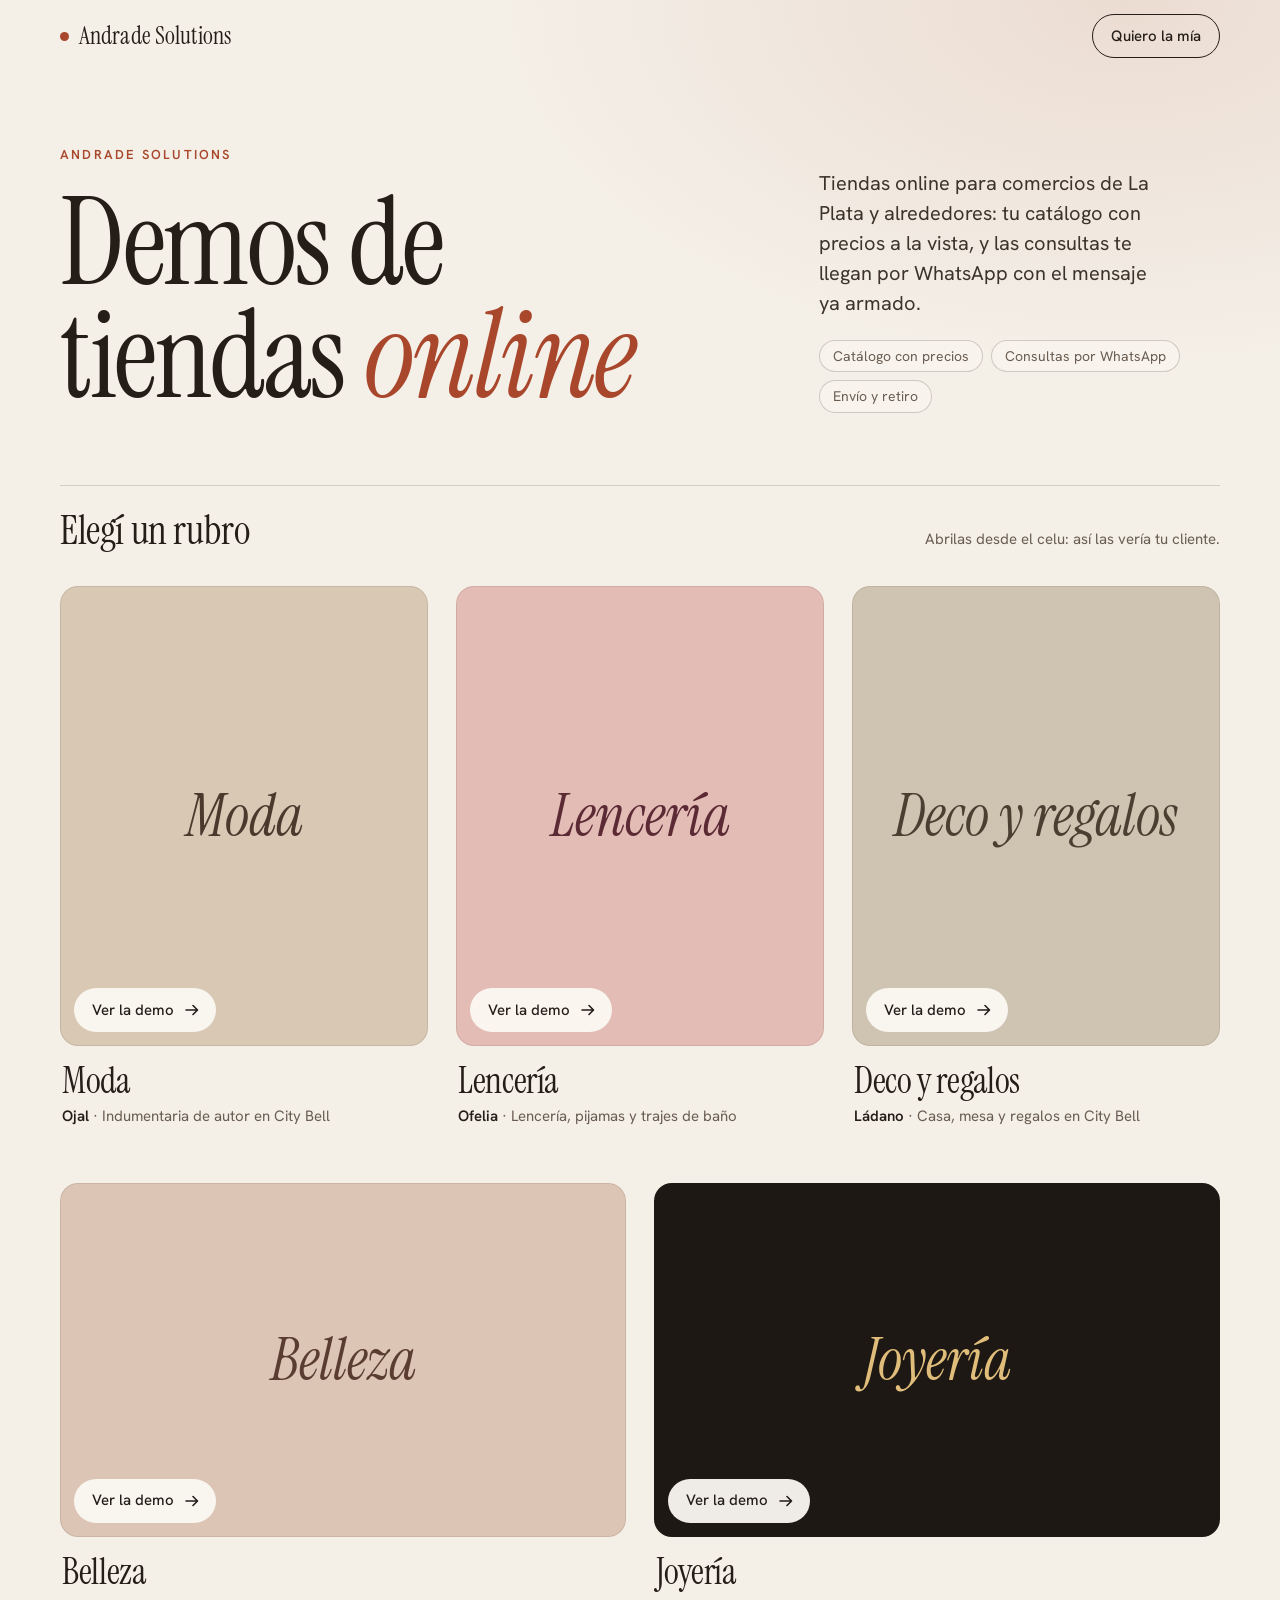
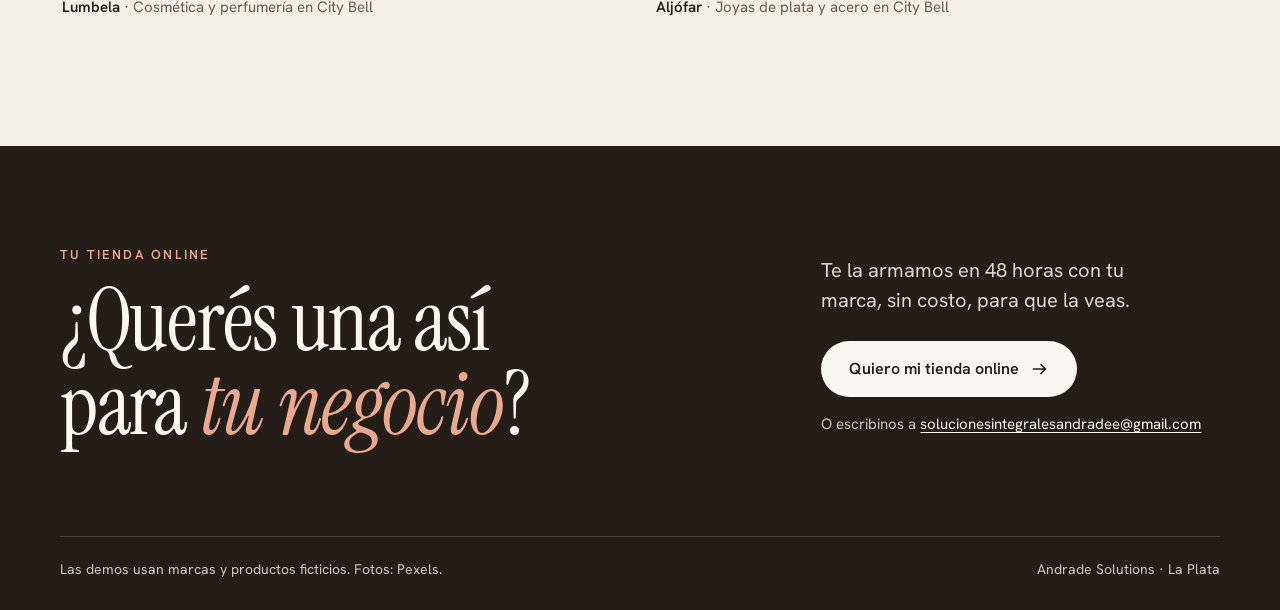
==== index.html @ ec52c0a7 "Portada del sitio de demos y limpieza de las fotos candidatas" ====
<!doctype html>
<html lang="es-AR">
<head>
<meta charset="utf-8">
<meta name="viewport" content="width=device-width, initial-scale=1">
<title>Andrade Solutions · Demos de tiendas online</title>
<meta name="description" content="Tiendas online para comercios de La Plata y alrededores: tu catálogo con precios a la vista, y las consultas te llegan por WhatsApp con el mensaje ya armado.">
<meta name="robots" content="noindex">
<meta name="theme-color" content="#f4efe7">
<meta property="og:type" content="website">
<meta property="og:locale" content="es_AR">
<meta property="og:site_name" content="Andrade Solutions">
<meta property="og:url" content="https://solucionesintegralesandrade.github.io/">
<meta property="og:title" content="Andrade Solutions · Demos de tiendas online">
<meta property="og:description" content="Tiendas online para comercios de La Plata y alrededores: tu catálogo con precios, y las consultas te llegan por WhatsApp. Mirá cinco demos.">
<meta property="og:image" content="https://solucionesintegralesandrade.github.io/deco/fotos/portada.jpg">
<meta property="og:image:alt" content="Jarrones de cerámica en tonos mostaza, rosa y crema sobre un mantel de lino, con espigas secas">
<meta name="twitter:card" content="summary_large_image">
<link rel="icon" href="data:image/svg+xml,%3Csvg xmlns='http://www.w3.org/2000/svg' viewBox='0 0 64 64'%3E%3Crect width='64' height='64' rx='14' fill='%23241d18'/%3E%3Ccircle cx='47' cy='17' r='6' fill='%23c4573a'/%3E%3Ctext x='13' y='49' font-family='Georgia,serif' font-size='42' fill='%23fbf8f3'%3EA%3C/text%3E%3C/svg%3E">
<link rel="preconnect" href="https://fonts.googleapis.com">
<link rel="preconnect" href="https://fonts.gstatic.com" crossorigin>
<link rel="stylesheet" href="https://fonts.googleapis.com/css2?family=Hanken+Grotesk:wght@400;500;600&family=Instrument+Serif:ital@0;1&display=swap">
<script>document.documentElement.className+=' js'</script>
<style>
:root{
  --bg:#f4efe7; --ink:#241d18; --mut:#6a5d52; --acc:#a8472b; --acc-l:#eaa98e; --cream:#fbf8f3;
  --serif:"Instrument Serif","Iowan Old Style",Georgia,serif;
  --sans:"Hanken Grotesk",system-ui,-apple-system,"Segoe UI",Roboto,"Helvetica Neue",Arial,sans-serif;
  --g:clamp(16px,4.4vw,40px); --ease:cubic-bezier(.2,.7,.2,1);
  color-scheme:light;
}
*{box-sizing:border-box}
html{-webkit-text-size-adjust:100%;scroll-behavior:smooth}
body{margin:0;background:radial-gradient(70% 520px at 88% 0,rgba(168,71,43,.11),transparent 70%) no-repeat,var(--bg);color:var(--ink);font:400 1rem/1.55 var(--sans);-webkit-font-smoothing:antialiased;text-rendering:optimizeLegibility}
img{display:block;max-width:100%}
a{color:inherit}
:focus-visible{outline:3px solid var(--acc);outline-offset:3px;border-radius:6px}
.wrap{max-width:1240px;margin:0 auto;padding:0 var(--g)}
.sr{position:absolute;width:1px;height:1px;overflow:hidden;clip-path:inset(50%);white-space:nowrap}

/* cabecera */
.top{display:flex;align-items:center;justify-content:space-between;gap:16px;padding-block:14px}
.logo{display:inline-flex;align-items:center;gap:10px;min-height:44px;font:400 1.5rem/1 var(--serif);letter-spacing:.005em;text-decoration:none}
.logo i{width:9px;height:9px;border-radius:50%;background:var(--acc);flex:none}
.pill-link{display:inline-flex;align-items:center;min-height:44px;padding:0 18px;border:1px solid var(--ink);border-radius:999px;font:500 .9375rem/1 var(--sans);text-decoration:none;transition:background .25s,color .25s}
.pill-link:hover{background:var(--ink);color:var(--cream)}

/* portada */
.hero{display:grid;gap:26px 56px;padding:clamp(28px,6vw,76px) 0 clamp(36px,6vw,72px)}
h1{margin:0;font:400 clamp(3.1rem,13.2vw,7.6rem)/.93 var(--serif);letter-spacing:-.02em;text-wrap:balance}
h1 .k{display:block;margin-bottom:clamp(16px,2.4vw,26px);font:600 .8125rem/1 var(--sans);letter-spacing:.17em;text-transform:uppercase;color:var(--acc)}
h1 em{font-style:italic;color:var(--acc);padding-right:.04em}
.lede{margin:0;max-width:34ch;font-size:clamp(1.0625rem,2.4vw,1.25rem);line-height:1.5;color:#3d332b;text-wrap:pretty}
.tags{display:flex;flex-wrap:wrap;gap:8px;margin:22px 0 0;padding:0;list-style:none}
.tags li{padding:7px 13px;border:1px solid rgba(36,29,24,.2);border-radius:999px;font-size:.875rem;line-height:1.2;color:var(--mut);background:rgba(251,248,243,.55)}
@media(min-width:900px){.hero{grid-template-columns:minmax(0,7fr) minmax(0,4fr);align-items:end}}
@keyframes up{from{opacity:0;transform:translateY(20px)}}
.hero h1{animation:up 1s var(--ease) both}
.hero .lede{animation:up 1s .12s var(--ease) both}
.hero .tags{animation:up 1s .22s var(--ease) both}

/* tarjetas */
.demos__head{display:flex;flex-wrap:wrap;align-items:baseline;justify-content:space-between;gap:4px 24px;padding-top:22px;border-top:1px solid rgba(36,29,24,.16);margin-bottom:clamp(22px,3vw,34px)}
.demos__head h2{margin:0;font:400 clamp(1.75rem,4vw,2.5rem)/1.1 var(--serif);letter-spacing:-.01em}
.demos__head p{margin:0;font-size:.9375rem;color:var(--mut)}
.grid{display:grid;grid-template-columns:minmax(0,1fr);gap:40px 24px;margin:0;padding:0;list-style:none}
.card{display:flex;flex-direction:column;position:relative;color:inherit;text-decoration:none}
.card .meta{order:1;padding:16px 2px 0}
.card h3{margin:0;font:400 clamp(1.9rem,3.2vw,2.25rem)/1.05 var(--serif);letter-spacing:-.01em}
.card .sub{margin:6px 0 0;font-size:.9375rem;line-height:1.4;color:var(--mut)}
.card .sub b{font-weight:600;color:var(--ink)}
.media{display:block;order:-1;position:relative;overflow:hidden;aspect-ratio:1/1;border-radius:18px;background:var(--c);color:var(--f);isolation:isolate}
.media .ph{position:absolute;inset:0;display:grid;place-items:center;font:italic 400 clamp(2.4rem,9vw,3.6rem)/1 var(--serif);z-index:-1}
.media img{position:absolute;inset:0;width:100%;height:100%;object-fit:cover;object-position:var(--pos,50% 50%);transition:transform 1.1s var(--ease)}
.media::after{content:"";position:absolute;inset:0;border-radius:inherit;box-shadow:inset 0 0 0 1px rgba(36,29,24,.1);pointer-events:none}
.go{position:absolute;left:14px;bottom:14px;display:inline-flex;align-items:center;gap:10px;min-height:44px;padding:0 16px 0 18px;border-radius:999px;background:rgba(251,248,243,.95);color:var(--ink);font:500 .9375rem/1 var(--sans);transition:background .3s,color .3s}
.go svg{width:16px;height:16px;transition:transform .35s var(--ease)}
.card:focus-visible{outline-offset:6px}
@media(hover:hover){
  .card:hover .media img{transform:scale(1.045)}
  .card:hover .go{background:var(--ink);color:var(--cream)}
  .card:hover .go svg{transform:translateX(4px)}
}
@media(min-width:640px){
  .grid{grid-template-columns:repeat(2,minmax(0,1fr))}
  .media{aspect-ratio:4/5}
  .grid>li:nth-child(5){grid-column:1/-1}
  .grid>li:nth-child(5) .media{aspect-ratio:16/9}
}
@media(min-width:960px){
  .grid{grid-template-columns:repeat(6,minmax(0,1fr));gap:56px 28px}
  .grid>li{grid-column:span 2}
  .grid>li:nth-child(n+4){grid-column:span 3}
  .grid>li:nth-child(n+4) .media{aspect-ratio:16/10}
}

/* aparición al scroll */
.js .rv{opacity:0;transform:translateY(26px);transition:opacity .9s var(--ease),transform .9s var(--ease);transition-delay:var(--d,0s)}
.js .rv.in{opacity:1;transform:none}

/* pedí la tuya */
.cta{margin-top:clamp(64px,10vw,128px);padding:clamp(52px,8vw,108px) 0 0;background:var(--ink);color:var(--cream)}
.cta__in{display:grid;gap:28px 64px}
.cta .k{display:block;margin-bottom:18px;font:600 .8125rem/1 var(--sans);letter-spacing:.17em;text-transform:uppercase;color:var(--acc-l)}
.cta h2{margin:0;font:400 clamp(2.6rem,9.4vw,5.4rem)/.97 var(--serif);letter-spacing:-.015em;text-wrap:balance}
.cta h2 em{color:var(--acc-l)}
.cta p{margin:0 0 26px;max-width:32ch;font-size:clamp(1.0625rem,2.4vw,1.25rem);line-height:1.5;color:rgba(251,248,243,.86);text-wrap:pretty}
.btn{display:inline-flex;align-items:center;justify-content:center;gap:12px;min-height:56px;padding:0 28px;border-radius:999px;background:var(--cream);color:var(--ink);font:600 1rem/1 var(--sans);text-decoration:none;transition:background .3s,transform .3s var(--ease)}
.btn svg{width:18px;height:18px;transition:transform .35s var(--ease)}
.btn:hover{background:#fff;transform:translateY(-2px)}
.btn:hover svg{transform:translateX(4px)}
.cta :focus-visible,.foot :focus-visible{outline-color:var(--cream)}
.mail{display:block;margin-top:6px;font-size:.9375rem;color:rgba(251,248,243,.78);overflow-wrap:anywhere}
.mail a{display:inline-block;padding:10px 0;color:var(--cream);text-underline-offset:3px}
@media(min-width:900px){.cta__in{grid-template-columns:minmax(0,7fr) minmax(0,4fr);align-items:end}}
@media(max-width:480px){.btn{display:flex;width:100%}}

/* pie */
.foot{background:var(--ink);color:rgba(251,248,243,.78);font-size:.875rem;line-height:1.5;padding-top:clamp(48px,7vw,92px)}
.foot__in{display:flex;flex-wrap:wrap;justify-content:space-between;gap:6px 32px;padding-block:22px 30px;border-top:1px solid rgba(251,248,243,.16)}
.foot p{margin:0}

@media(prefers-reduced-motion:reduce){
  html{scroll-behavior:auto}
  *,*::before,*::after{animation:none!important;transition-duration:.01ms!important;transition-delay:0s!important}
  .js .rv{opacity:1;transform:none}
}
</style>
</head>
<body>

<header class="wrap top">
  <a class="logo" href="./" aria-label="Andrade Solutions, inicio"><i aria-hidden="true"></i>Andrade Solutions</a>
  <a class="pill-link" href="#tuya">Quiero la mía</a>
</header>

<main>
  <div class="wrap">
    <section class="hero" aria-labelledby="t">
      <h1 id="t"><span class="k">Andrade Solutions<span class="sr"> · </span></span>Demos de tiendas <em>online</em></h1>
      <div>
        <p class="lede">Tiendas online para comercios de La Plata y alrededores: tu catálogo con precios a la vista, y las consultas te llegan por WhatsApp con el mensaje ya armado.</p>
        <ul class="tags" aria-label="Qué incluye">
          <li>Catálogo con precios</li>
          <li>Consultas por WhatsApp</li>
          <li>Envío y retiro</li>
        </ul>
      </div>
    </section>

    <section class="demos" aria-labelledby="t-demos">
      <div class="demos__head">
        <h2 id="t-demos">Elegí un rubro</h2>
        <p>Abrilas desde el celu: así las vería tu cliente.</p>
      </div>
      <ul class="grid">
        <li class="rv"><a class="card" href="moda/" style="--c:#d9c8b3;--f:#4a3a2e;--pos:50% 24%">
          <div class="meta"><h3>Moda</h3><p class="sub"><b>Ojal</b> · Indumentaria de autor en City Bell</p></div>
          <span class="media"><span class="ph" aria-hidden="true">Moda</span><img src="moda/fotos/portada.jpg" alt="" width="1600" height="2000" fetchpriority="high" decoding="async"><span class="go" aria-hidden="true">Ver la demo<svg viewBox="0 0 16 16" fill="none" stroke="currentColor" stroke-width="1.6" stroke-linecap="round" stroke-linejoin="round"><path d="M2 8h11M9 3.5 13.5 8 9 12.5"/></svg></span></span>
        </a></li>
        <li class="rv" style="--d:.08s"><a class="card" href="lenceria/" style="--c:#e3bcb5;--f:#5b2a35;--pos:58% 50%">
          <div class="meta"><h3>Lencería</h3><p class="sub"><b>Ofelia</b> · Lencería, pijamas y trajes de baño</p></div>
          <span class="media"><span class="ph" aria-hidden="true">Lencería</span><img src="lenceria/fotos/portada.jpg" alt="" width="1600" height="1066" loading="lazy" decoding="async"><span class="go" aria-hidden="true">Ver la demo<svg viewBox="0 0 16 16" fill="none" stroke="currentColor" stroke-width="1.6" stroke-linecap="round" stroke-linejoin="round"><path d="M2 8h11M9 3.5 13.5 8 9 12.5"/></svg></span></span>
        </a></li>
        <li class="rv" style="--d:.16s"><a class="card" href="deco/" style="--c:#cfc4b2;--f:#4a3f31;--pos:41% 50%">
          <div class="meta"><h3>Deco y regalos</h3><p class="sub"><b>Ládano</b> · Casa, mesa y regalos en City Bell</p></div>
          <span class="media"><span class="ph" aria-hidden="true">Deco y regalos</span><img src="deco/fotos/portada.jpg" alt="" width="1600" height="1066" loading="lazy" decoding="async"><span class="go" aria-hidden="true">Ver la demo<svg viewBox="0 0 16 16" fill="none" stroke="currentColor" stroke-width="1.6" stroke-linecap="round" stroke-linejoin="round"><path d="M2 8h11M9 3.5 13.5 8 9 12.5"/></svg></span></span>
        </a></li>
        <li class="rv"><a class="card" href="belleza/" style="--c:#dcc5b5;--f:#5a3d30;--pos:100% 45%">
          <div class="meta"><h3>Belleza</h3><p class="sub"><b>Lumbela</b> · Cosmética y perfumería en City Bell</p></div>
          <span class="media"><span class="ph" aria-hidden="true">Belleza</span><img src="belleza/fotos/portada.jpg" alt="" width="1600" height="1066" loading="lazy" decoding="async"><span class="go" aria-hidden="true">Ver la demo<svg viewBox="0 0 16 16" fill="none" stroke="currentColor" stroke-width="1.6" stroke-linecap="round" stroke-linejoin="round"><path d="M2 8h11M9 3.5 13.5 8 9 12.5"/></svg></span></span>
        </a></li>
        <li class="rv" style="--d:.08s"><a class="card" href="joyeria/" style="--c:#1d1814;--f:#e0bd7a;--pos:50% 47%">
          <div class="meta"><h3>Joyería</h3><p class="sub"><b>Aljófar</b> · Joyas de plata y acero en City Bell</p></div>
          <span class="media"><span class="ph" aria-hidden="true">Joyería</span><img src="joyeria/fotos/aros-escama.jpg" alt="" width="800" height="1200" loading="lazy" decoding="async"><span class="go" aria-hidden="true">Ver la demo<svg viewBox="0 0 16 16" fill="none" stroke="currentColor" stroke-width="1.6" stroke-linecap="round" stroke-linejoin="round"><path d="M2 8h11M9 3.5 13.5 8 9 12.5"/></svg></span></span>
        </a></li>
      </ul>
    </section>
  </div>

  <section class="cta" id="tuya" aria-labelledby="t-cta">
    <div class="wrap cta__in">
      <div class="rv">
        <span class="k">Tu tienda online</span>
        <h2 id="t-cta">¿Querés una así para <em>tu negocio</em>?</h2>
      </div>
      <div class="rv" style="--d:.1s">
        <p>Te la armamos en 48 horas con tu marca, sin costo, para que la veas.</p>
        <a class="btn" href="mailto:solucionesintegralesandradee@gmail.com?subject=Quiero%20mi%20tienda%20online">Quiero mi tienda online<svg viewBox="0 0 18 18" fill="none" stroke="currentColor" stroke-width="1.7" stroke-linecap="round" stroke-linejoin="round" aria-hidden="true"><path d="M2.5 9h12M10 4.5 14.5 9 10 13.5"/></svg></a>
        <span class="mail">O escribinos a <a href="mailto:solucionesintegralesandradee@gmail.com?subject=Quiero%20mi%20tienda%20online">solucionesintegralesandradee@gmail.com</a></span>
      </div>
    </div>
  </section>
</main>

<footer class="foot">
  <div class="wrap">
    <div class="foot__in">
      <p>Las demos usan marcas y productos ficticios. Fotos: Pexels.</p>
      <p>Andrade Solutions · La Plata</p>
    </div>
  </div>
</footer>

<script type="module">
// Si una foto no carga, queda el fondo de color con el nombre del rubro.
for (const img of document.querySelectorAll('.media img')) {
  const quitar = () => img.remove();
  img.addEventListener('error', quitar, { once: true });
  if (img.complete && img.naturalWidth === 0) quitar();
}
// Aparición suave al hacer scroll.
const items = [...document.querySelectorAll('.rv')];
const quieto = matchMedia('(prefers-reduced-motion: reduce)').matches;
if (quieto || !('IntersectionObserver' in window)) {
  items.forEach((e) => e.classList.add('in'));
} else {
  const io = new IntersectionObserver((es) => {
    for (const e of es) if (e.isIntersecting) { e.target.classList.add('in'); io.unobserve(e.target); }
  }, { rootMargin: '0px 0px -6% 0px', threshold: 0.06 });
  items.forEach((e) => io.observe(e));
}
</script>
</body>
</html>
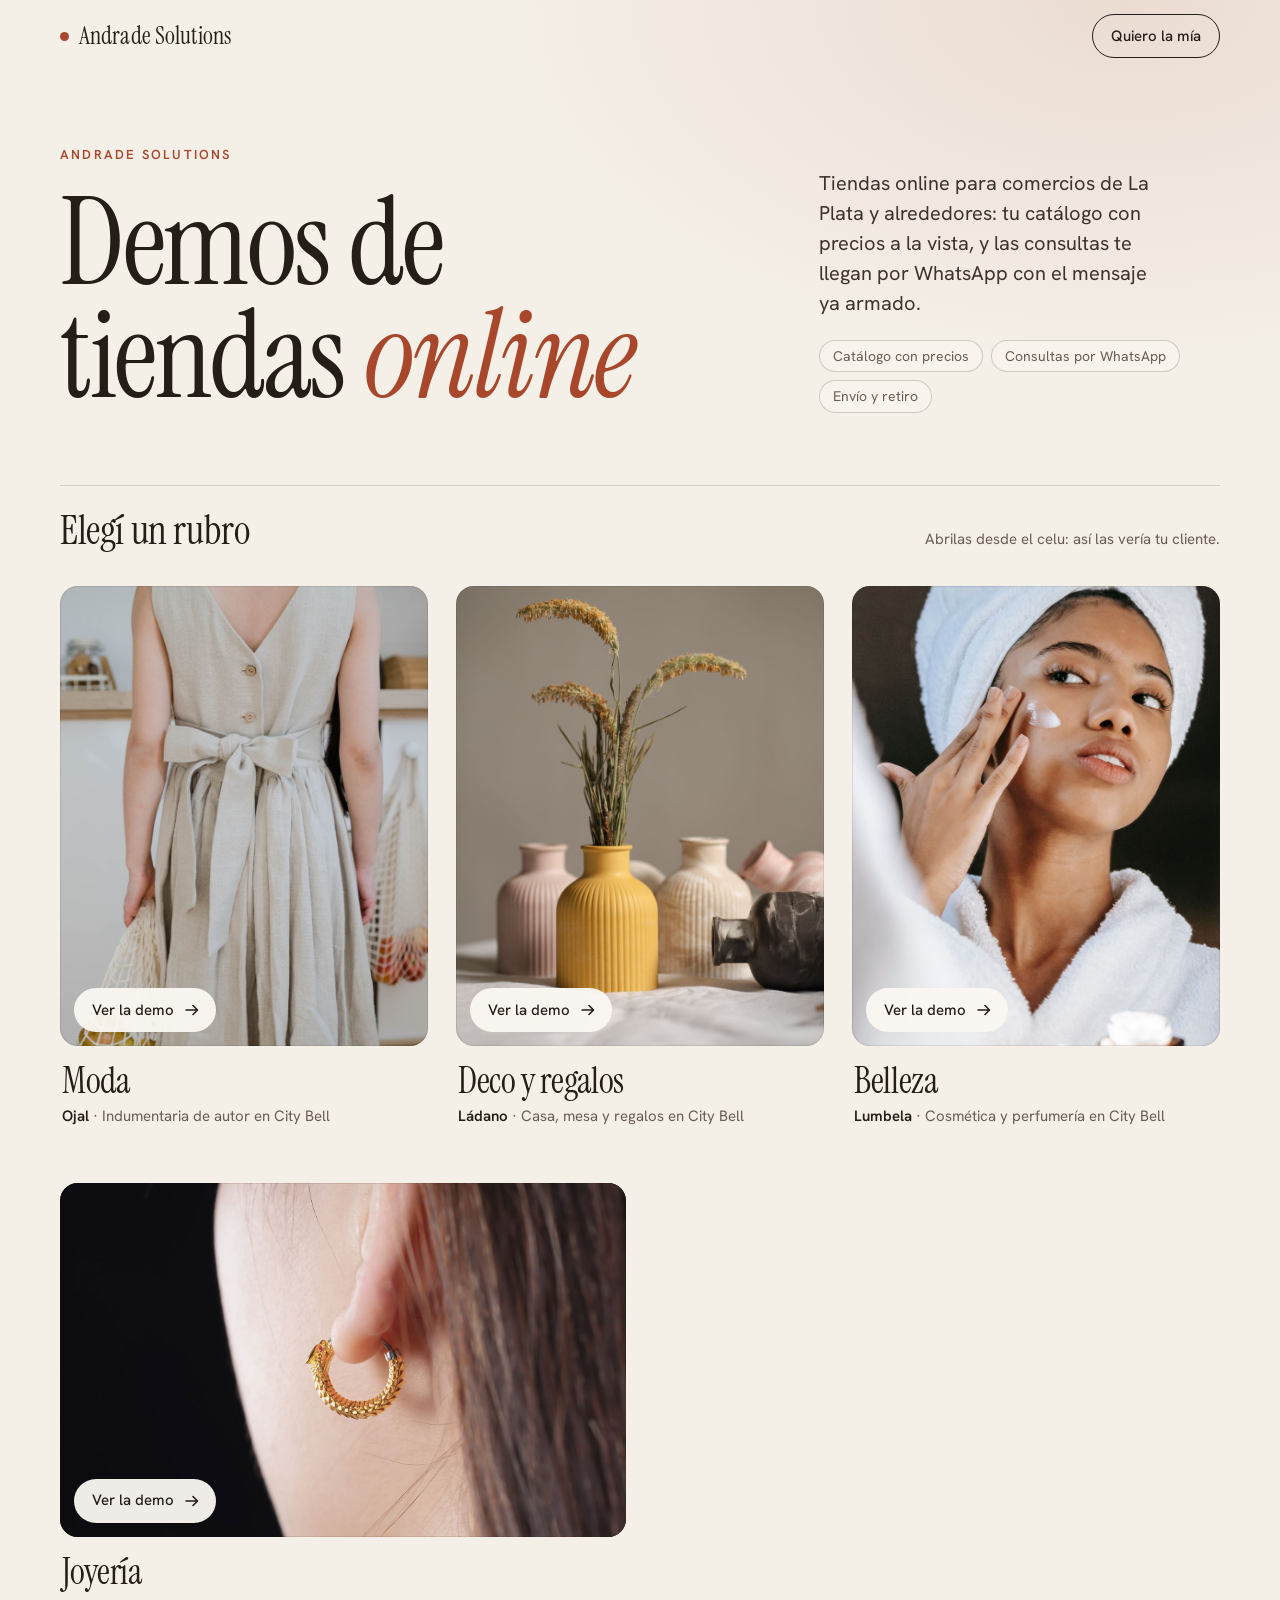
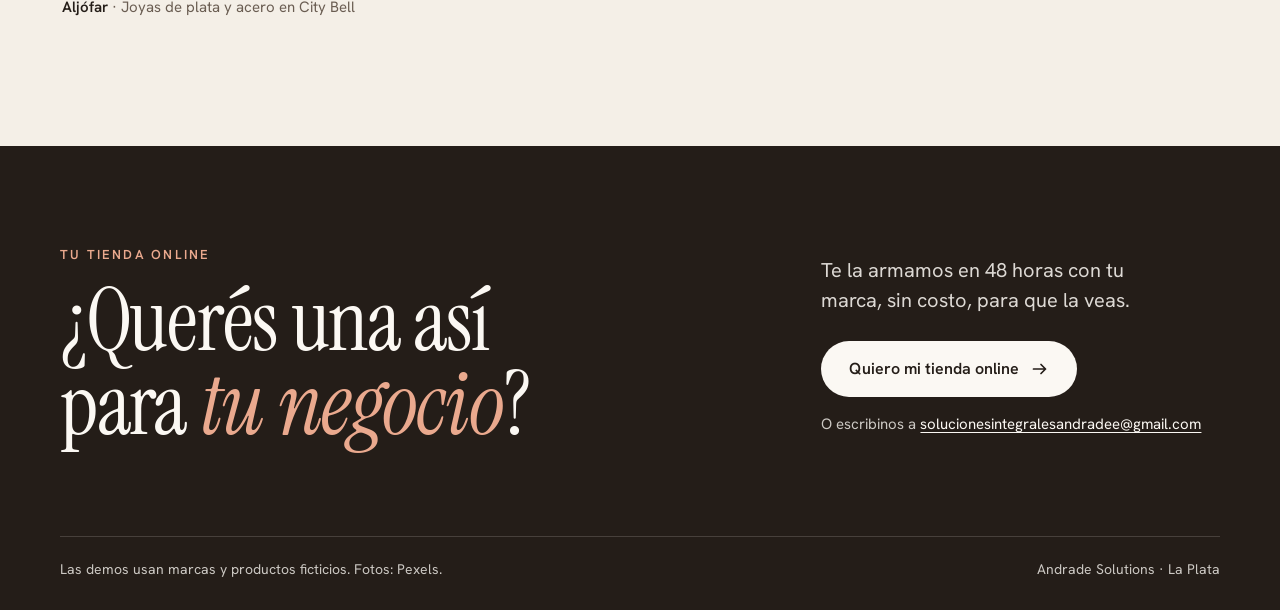
==== commit 792b8e2b: "Sacar la demo de lencería: usaba "Ofelia", el nombre de un comercio real Se borran la demo (y su ver" ====
--- a/index.html
+++ b/index.html
@@ -158,10 +158,6 @@
           <div class="meta"><h3>Moda</h3><p class="sub"><b>Ojal</b> · Indumentaria de autor en City Bell</p></div>
           <span class="media"><span class="ph" aria-hidden="true">Moda</span><img src="moda/fotos/portada.jpg" alt="" width="1600" height="2000" fetchpriority="high" decoding="async"><span class="go" aria-hidden="true">Ver la demo<svg viewBox="0 0 16 16" fill="none" stroke="currentColor" stroke-width="1.6" stroke-linecap="round" stroke-linejoin="round"><path d="M2 8h11M9 3.5 13.5 8 9 12.5"/></svg></span></span>
         </a></li>
-        <li class="rv" style="--d:.08s"><a class="card" href="lenceria/" style="--c:#e3bcb5;--f:#5b2a35;--pos:58% 50%">
-          <div class="meta"><h3>Lencería</h3><p class="sub"><b>Ofelia</b> · Lencería, pijamas y trajes de baño</p></div>
-          <span class="media"><span class="ph" aria-hidden="true">Lencería</span><img src="lenceria/fotos/portada.jpg" alt="" width="1600" height="1066" loading="lazy" decoding="async"><span class="go" aria-hidden="true">Ver la demo<svg viewBox="0 0 16 16" fill="none" stroke="currentColor" stroke-width="1.6" stroke-linecap="round" stroke-linejoin="round"><path d="M2 8h11M9 3.5 13.5 8 9 12.5"/></svg></span></span>
-        </a></li>
         <li class="rv" style="--d:.16s"><a class="card" href="deco/" style="--c:#cfc4b2;--f:#4a3f31;--pos:41% 50%">
           <div class="meta"><h3>Deco y regalos</h3><p class="sub"><b>Ládano</b> · Casa, mesa y regalos en City Bell</p></div>
           <span class="media"><span class="ph" aria-hidden="true">Deco y regalos</span><img src="deco/fotos/portada.jpg" alt="" width="1600" height="1066" loading="lazy" decoding="async"><span class="go" aria-hidden="true">Ver la demo<svg viewBox="0 0 16 16" fill="none" stroke="currentColor" stroke-width="1.6" stroke-linecap="round" stroke-linejoin="round"><path d="M2 8h11M9 3.5 13.5 8 9 12.5"/></svg></span></span>
